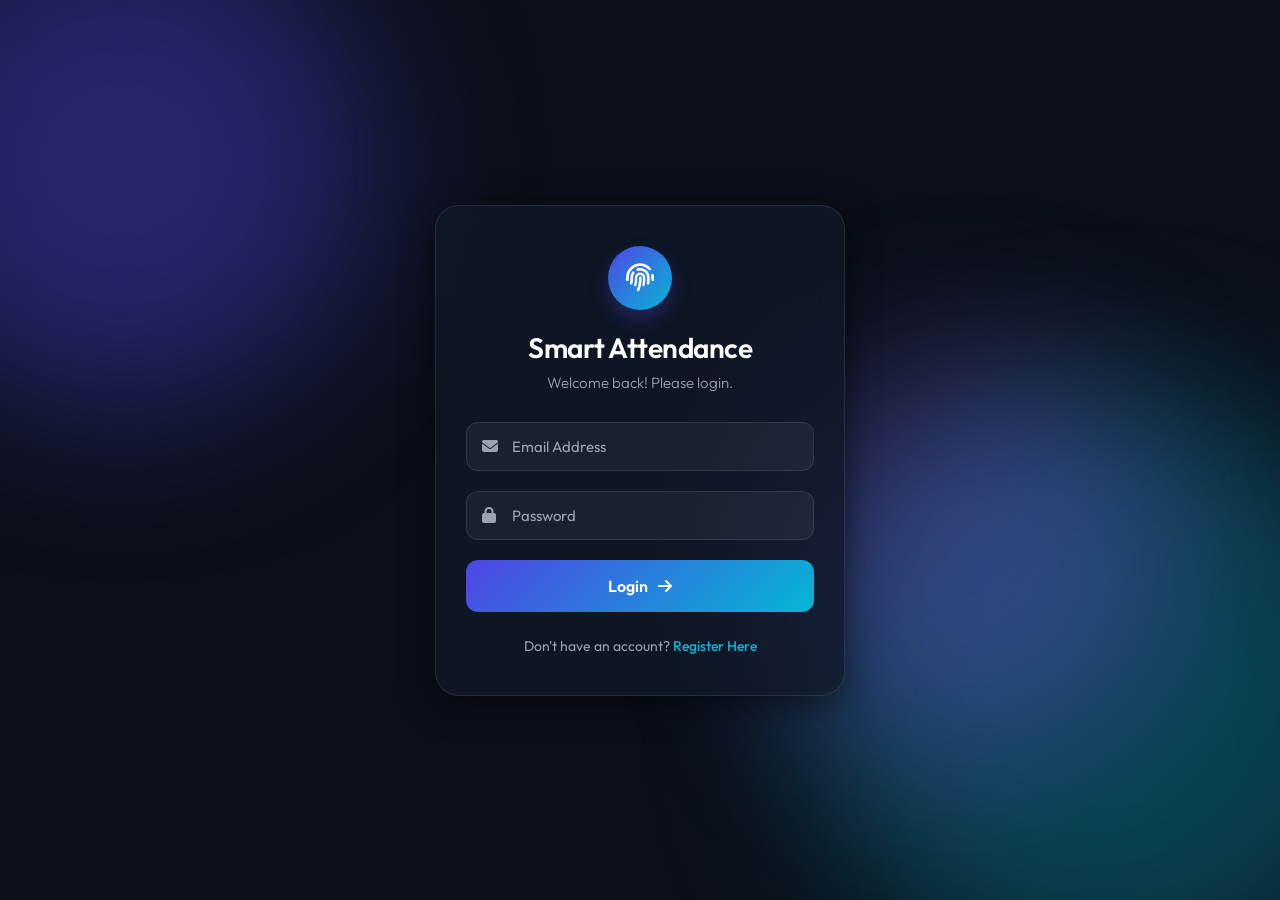
==== index.html @ 8a217ff4 "feat: add working profile dashboard and generated background image" ====
<!DOCTYPE html>
<html lang="en">
<head>
    <meta charset="UTF-8">
    <meta name="viewport" content="width=device-width, initial-scale=1.0">
    <title>Smart Attendance System</title>
    <link rel="stylesheet" href="styles.css">
    <link href="https://fonts.googleapis.com/css2?family=Outfit:wght@300;400;500;600;700&display=swap" rel="stylesheet">
    <link rel="stylesheet" href="https://cdnjs.cloudflare.com/ajax/libs/font-awesome/6.4.0/css/all.min.css">
</head>
<body>
    <!-- Background overlay for Profile -->
    <div id="profileBackground" class="profile-background"></div>

    <div class="background-shapes" id="bgShapes">
        <div class="shape shape-1"></div>
        <div class="shape shape-2"></div>
        <div class="shape shape-3"></div>
    </div>

    <div class="container" id="mainContainer">
        <!-- Login Section -->
        <div id="loginSection" class="section active">
            <div class="glass-card">
                <div class="card-header">
                    <div class="icon-circle">
                        <i class="fas fa-fingerprint"></i>
                    </div>
                    <h2>Smart Attendance</h2>
                    <p>Welcome back! Please login.</p>
                </div>
                <div class="form-group">
                    <i class="fas fa-envelope input-icon"></i>
                    <input type="email" id="loginEmail" placeholder="Email Address" required>
                </div>
                <div class="form-group">
                    <i class="fas fa-lock input-icon"></i>
                    <input type="password" id="loginPassword" placeholder="Password" required>
                </div>
                <button onclick="login()" class="btn-primary">
                    <span id="loginBtnText">Login</span>
                    <i class="fas fa-arrow-right" id="loginBtnIcon"></i>
                </button>
                <div class="card-footer">
                    <p>Don't have an account? <a href="#" onclick="showRegister()">Register Here</a></p>
                </div>
            </div>
        </div>

        <!-- Register Section -->
        <div id="registerSection" class="section">
            <div class="glass-card">
                <div class="card-header">
                    <div class="icon-circle register-icon">
                        <i class="fas fa-user-plus"></i>
                    </div>
                    <h2>Create Account</h2>
                    <p>Join the Smart Attendance System</p>
                </div>
                <div class="form-group">
                    <i class="fas fa-user input-icon"></i>
                    <input type="text" id="registerName" placeholder="Full Name" required>
                </div>
                <div class="form-group">
                    <i class="fas fa-envelope input-icon"></i>
                    <input type="email" id="registerEmail" placeholder="Email Address" required>
                </div>
                <div class="form-group">
                    <i class="fas fa-lock input-icon"></i>
                    <input type="password" id="registerPassword" placeholder="Password" required>
                </div>
                <div class="form-group">
                    <i class="fas fa-id-badge input-icon"></i>
                    <select id="registerRole">
                        <option value="" disabled selected>Select Role</option>
                        <option value="student">Student</option>
                        <option value="teacher">Teacher</option>
                    </select>
                </div>
                <button onclick="register()" class="btn-primary register-btn">
                    <span id="regBtnText">Create Account</span>
                    <i class="fas fa-check" id="regBtnIcon"></i>
                </button>
                <div class="card-footer">
                    <p>Already have an account? <a href="#" onclick="showLogin()">Login Here</a></p>
                </div>
            </div>
        </div>

        <!-- Profile / Dashboard Section -->
        <div id="profileSection" class="section">
            <div class="glass-card profile-card">
                <div class="profile-header">
                    <img src="https://ui-avatars.com/api/?name=Student&background=random&color=fff&size=80" alt="Avatar" class="profile-avatar" id="profileAvatar">
                    <h2 id="profileNameDisplay">Student Name</h2>
                    <p class="role-badge" id="profileRoleDisplay"><i class="fas fa-graduation-cap"></i> Student</p>
                </div>
                
                <div class="dashboard-content">
                    <div class="status-box">
                        <h3>Today's Status</h3>
                        <p class="status present"><i class="fas fa-check-circle"></i> Present</p>
                    </div>

                    <div class="qr-container">
                        <p>Your Attendance QR Code</p>
                        <div class="qr-box">
                            <i class="fas fa-qrcode"></i>
                        </div>
                    </div>
                </div>

                <button onclick="logout()" class="btn-secondary">
                    <i class="fas fa-sign-out-alt"></i> Logout
                </button>
            </div>
        </div>
    </div>
    
    <script src="script.js"></script>
</body>
</html>
---- styles.css ----
:root {
    --primary: #4F46E5;
    --primary-hover: #4338CA;
    --secondary: #06B6D4;
    --text-main: #FFFFFF;
    --text-muted: #9CA3AF;
    --bg-dark: #0B0F19;
    --glass-bg: rgba(17, 24, 39, 0.75);
    --glass-border: rgba(255, 255, 255, 0.1);
    --glass-shadow: 0 8px 32px 0 rgba(0, 0, 0, 0.5);
}

* {
    margin: 0;
    padding: 0;
    box-sizing: border-box;
    font-family: 'Outfit', sans-serif;
}

body {
    background-color: var(--bg-dark);
    color: var(--text-main);
    min-height: 100vh;
    display: flex;
    justify-content: center;
    align-items: center;
    position: relative;
    overflow: hidden;
}

/* Backgrounds */
.background-shapes {
    position: absolute;
    width: 100vw;
    height: 100vh;
    z-index: -2;
    overflow: hidden;
    transition: opacity 0.5s ease;
}

.profile-background {
    position: absolute;
    top: 0;
    left: 0;
    width: 100vw;
    height: 100vh;
    background: url('bg.png') no-repeat center center/cover;
    z-index: -1;
    opacity: 0;
    transition: opacity 1s ease;
    filter: brightness(0.4) blur(3px); /* Darken so text is legible */
}

.shape {
    position: absolute;
    filter: blur(80px);
    border-radius: 50%;
    animation: float 10s infinite alternate ease-in-out;
}

.shape-1 {
    top: -10%;
    left: -10%;
    width: 500px;
    height: 500px;
    background: rgba(79, 70, 229, 0.4);
    animation-delay: 0s;
}

.shape-2 {
    bottom: -10%;
    right: -10%;
    width: 600px;
    height: 600px;
    background: rgba(6, 182, 212, 0.3);
    animation-delay: -5s;
}

.shape-3 {
    top: 40%;
    left: 60%;
    width: 400px;
    height: 400px;
    background: rgba(139, 92, 246, 0.3);
    animation-duration: 15s;
}

@keyframes float {
    0% { transform: translate(0, 0) scale(1); }
    100% { transform: translate(30px, 50px) scale(1.1); }
}

/* Container & Sections */
.container {
    width: 100%;
    max-width: 450px;
    padding: 20px;
    position: relative;
    z-index: 10;
}

.section {
    display: none;
    opacity: 0;
    transform: translateY(20px);
    transition: all 0.4s cubic-bezier(0.4, 0, 0.2, 1);
}

.section.active {
    display: block;
    opacity: 1;
    transform: translateY(0);
    animation: slideUpFade 0.5s cubic-bezier(0.4, 0, 0.2, 1) forwards;
}

@keyframes slideUpFade {
    from { opacity: 0; transform: translateY(20px); }
    to { opacity: 1; transform: translateY(0); }
}

/* Glassmorphism Card */
.glass-card {
    background: var(--glass-bg);
    backdrop-filter: blur(20px);
    -webkit-backdrop-filter: blur(20px);
    border: 1px solid var(--glass-border);
    box-shadow: var(--glass-shadow);
    border-radius: 24px;
    padding: 40px 30px;
    text-align: center;
}

/* Profile Specific Styles */
.profile-card {
    padding: 30px;
}

.profile-header {
    border-bottom: 1px solid rgba(255, 255, 255, 0.1);
    padding-bottom: 20px;
    margin-bottom: 20px;
}

.profile-avatar {
    width: 80px;
    height: 80px;
    border-radius: 50%;
    border: 3px solid var(--primary);
    margin-bottom: 15px;
    box-shadow: 0 5px 15px rgba(0,0,0,0.3);
}

.role-badge {
    display: inline-block;
    background: rgba(79, 70, 229, 0.2);
    color: #A5B4FC;
    padding: 4px 12px;
    border-radius: 20px;
    font-size: 13px;
    margin-top: 5px;
    border: 1px solid rgba(79, 70, 229, 0.5);
}

.dashboard-content {
    margin-bottom: 25px;
}

.status-box {
    background: rgba(255,255,255,0.03);
    border-radius: 12px;
    padding: 15px;
    margin-bottom: 15px;
    border: 1px solid rgba(255,255,255,0.05);
}

.status-box h3 {
    font-size: 14px;
    color: var(--text-muted);
    margin-bottom: 5px;
}

.status.present {
    color: #10B981;
    font-weight: 600;
    font-size: 18px;
}

.qr-container {
    background: rgba(255,255,255,0.03);
    border-radius: 12px;
    padding: 20px;
    border: 1px solid rgba(255,255,255,0.05);
}

.qr-container p {
    font-size: 14px;
    color: var(--text-muted);
    margin-bottom: 15px;
}

.qr-box {
    width: 150px;
    height: 150px;
    background: white;
    border-radius: 12px;
    margin: 0 auto;
    display: flex;
    justify-content: center;
    align-items: center;
    font-size: 80px;
    color: #111827;
}

/* Header Elements (Login/Register) */
.card-header { margin-bottom: 30px; }
.icon-circle {
    width: 64px; height: 64px;
    background: linear-gradient(135deg, var(--primary), var(--secondary));
    border-radius: 50%;
    display: flex; justify-content: center; align-items: center;
    margin: 0 auto 20px; font-size: 28px; color: white;
    box-shadow: 0 10px 20px rgba(79, 70, 229, 0.3);
}
.register-icon {
    background: linear-gradient(135deg, #8B5CF6, #EC4899);
    box-shadow: 0 10px 20px rgba(139, 92, 246, 0.3);
}
h2 { font-size: 28px; font-weight: 600; margin-bottom: 8px; letter-spacing: -0.5px; }
.card-header p { color: var(--text-muted); font-size: 15px; font-weight: 300; }

/* Form Inputs */
.form-group { position: relative; margin-bottom: 20px; text-align: left; }
.input-icon {
    position: absolute; left: 16px; top: 50%; transform: translateY(-50%);
    color: var(--text-muted); transition: color 0.3s ease;
}
input, select {
    width: 100%; background: rgba(255, 255, 255, 0.05);
    border: 1px solid rgba(255, 255, 255, 0.1); border-radius: 12px;
    padding: 14px 14px 14px 45px; color: white; font-size: 15px;
    outline: none; transition: all 0.3s ease;
}
select { appearance: none; cursor: pointer; }
select option { background: var(--bg-dark); color: white; }
input:focus, select:focus {
    background: rgba(255, 255, 255, 0.08); border-color: var(--primary);
    box-shadow: 0 0 0 4px rgba(79, 70, 229, 0.1);
}
input:focus + .input-icon, select:focus + .input-icon { color: var(--primary); }
input::placeholder { color: var(--text-muted); }

/* Buttons */
.btn-primary, .btn-secondary {
    width: 100%; color: white; border: none; border-radius: 12px;
    padding: 16px; font-size: 16px; font-weight: 600; cursor: pointer;
    display: flex; justify-content: center; align-items: center; gap: 10px;
    transition: all 0.3s ease; margin-top: 10px;
}
.btn-primary { background: linear-gradient(135deg, var(--primary), var(--secondary)); }
.register-btn { background: linear-gradient(135deg, #8B5CF6, #EC4899); }
.btn-secondary { background: rgba(255,255,255,0.1); border: 1px solid rgba(255,255,255,0.2); }

.btn-primary:hover { transform: translateY(-2px); box-shadow: 0 10px 20px rgba(79, 70, 229, 0.4); }
.register-btn:hover { box-shadow: 0 10px 20px rgba(139, 92, 246, 0.4); }
.btn-secondary:hover { background: rgba(255,255,255,0.15); transform: translateY(-2px); }

/* Footer links */
.card-footer { margin-top: 25px; font-size: 14px; color: var(--text-muted); }
.card-footer a { color: var(--secondary); text-decoration: none; font-weight: 500; transition: color 0.3s ease; }
.card-footer a:hover { color: white; text-decoration: underline; }
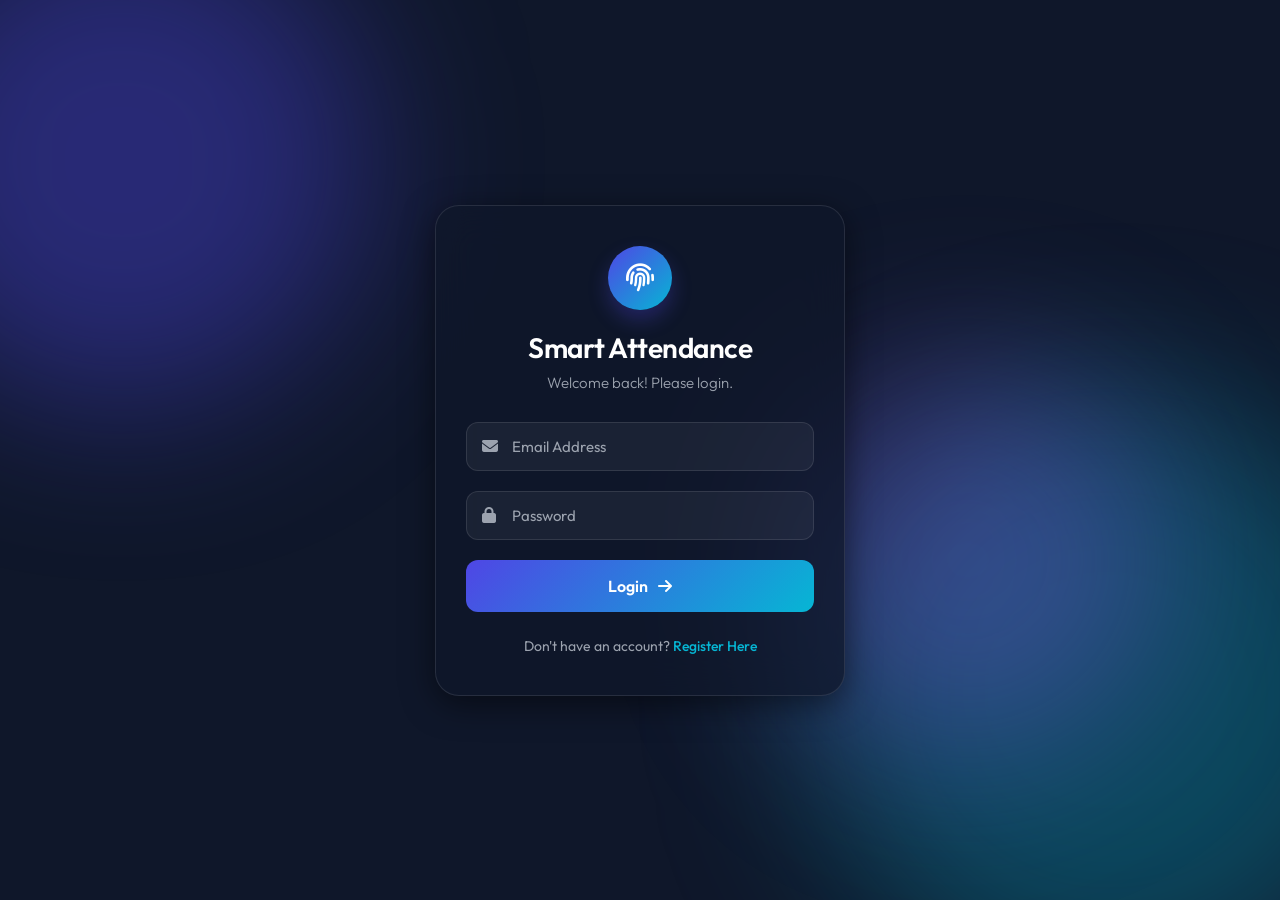
==== commit 25d912d5: "feat: display user device details for attendance security" ====
--- a/index.html
+++ b/index.html
@@ -102,11 +102,19 @@
                         <p class="status present"><i class="fas fa-check-circle"></i> Present</p>
                     </div>
 
+                    <div class="device-box">
+                        <h3>Device Security</h3>
+                        <p id="devicePlatform"><i class="fas fa-mobile-alt"></i> Detecting OS...</p>
+                        <p id="deviceBrowser"><i class="fas fa-globe"></i> Detecting Browser...</p>
+                    </div>
+
+
                     <div class="qr-container">
-                        <p>Your Attendance QR Code</p>
-                        <div class="qr-box">
+                        <p>Your Attendance QR Code <span id="qrTimer" style="color: var(--secondary); font-weight: 500; font-size: 12px; margin-left: 5px;">(Expires in 00:45)</span></p>
+                        <div class="qr-box" id="qrBox" style="transition: all 0.3s ease;">
                             <i class="fas fa-qrcode"></i>
                         </div>
+                        <p id="qrExpiredMessage" style="display: none; color: #ef4444; margin-top: 10px; font-weight: 600;">QR Code Expired</p>
                     </div>
                 </div>
 
--- a/styles.css
+++ b/styles.css
@@ -4,8 +4,8 @@
     --secondary: #06B6D4;
     --text-main: #FFFFFF;
     --text-muted: #9CA3AF;
-    --bg-dark: #0B0F19;
-    --glass-bg: rgba(17, 24, 39, 0.75);
+    --bg-dark: #0f172a;
+    --glass-bg: rgba(15, 23, 42, 0.75);
     --glass-border: rgba(255, 255, 255, 0.1);
     --glass-shadow: 0 8px 32px 0 rgba(0, 0, 0, 0.5);
 }
@@ -165,18 +165,28 @@
     margin-bottom: 25px;
 }
 
-.status-box {
+.status-box, .device-box {
     background: rgba(255,255,255,0.03);
     border-radius: 12px;
     padding: 15px;
     margin-bottom: 15px;
     border: 1px solid rgba(255,255,255,0.05);
-}
-
-.status-box h3 {
+    text-align: left;
+}
+
+.status-box h3, .device-box h3 {
     font-size: 14px;
     color: var(--text-muted);
     margin-bottom: 5px;
+}
+
+.device-box p {
+    font-size: 15px;
+    color: white;
+    margin-top: 8px;
+    display: flex;
+    align-items: center;
+    gap: 8px;
 }
 
 .status.present {
